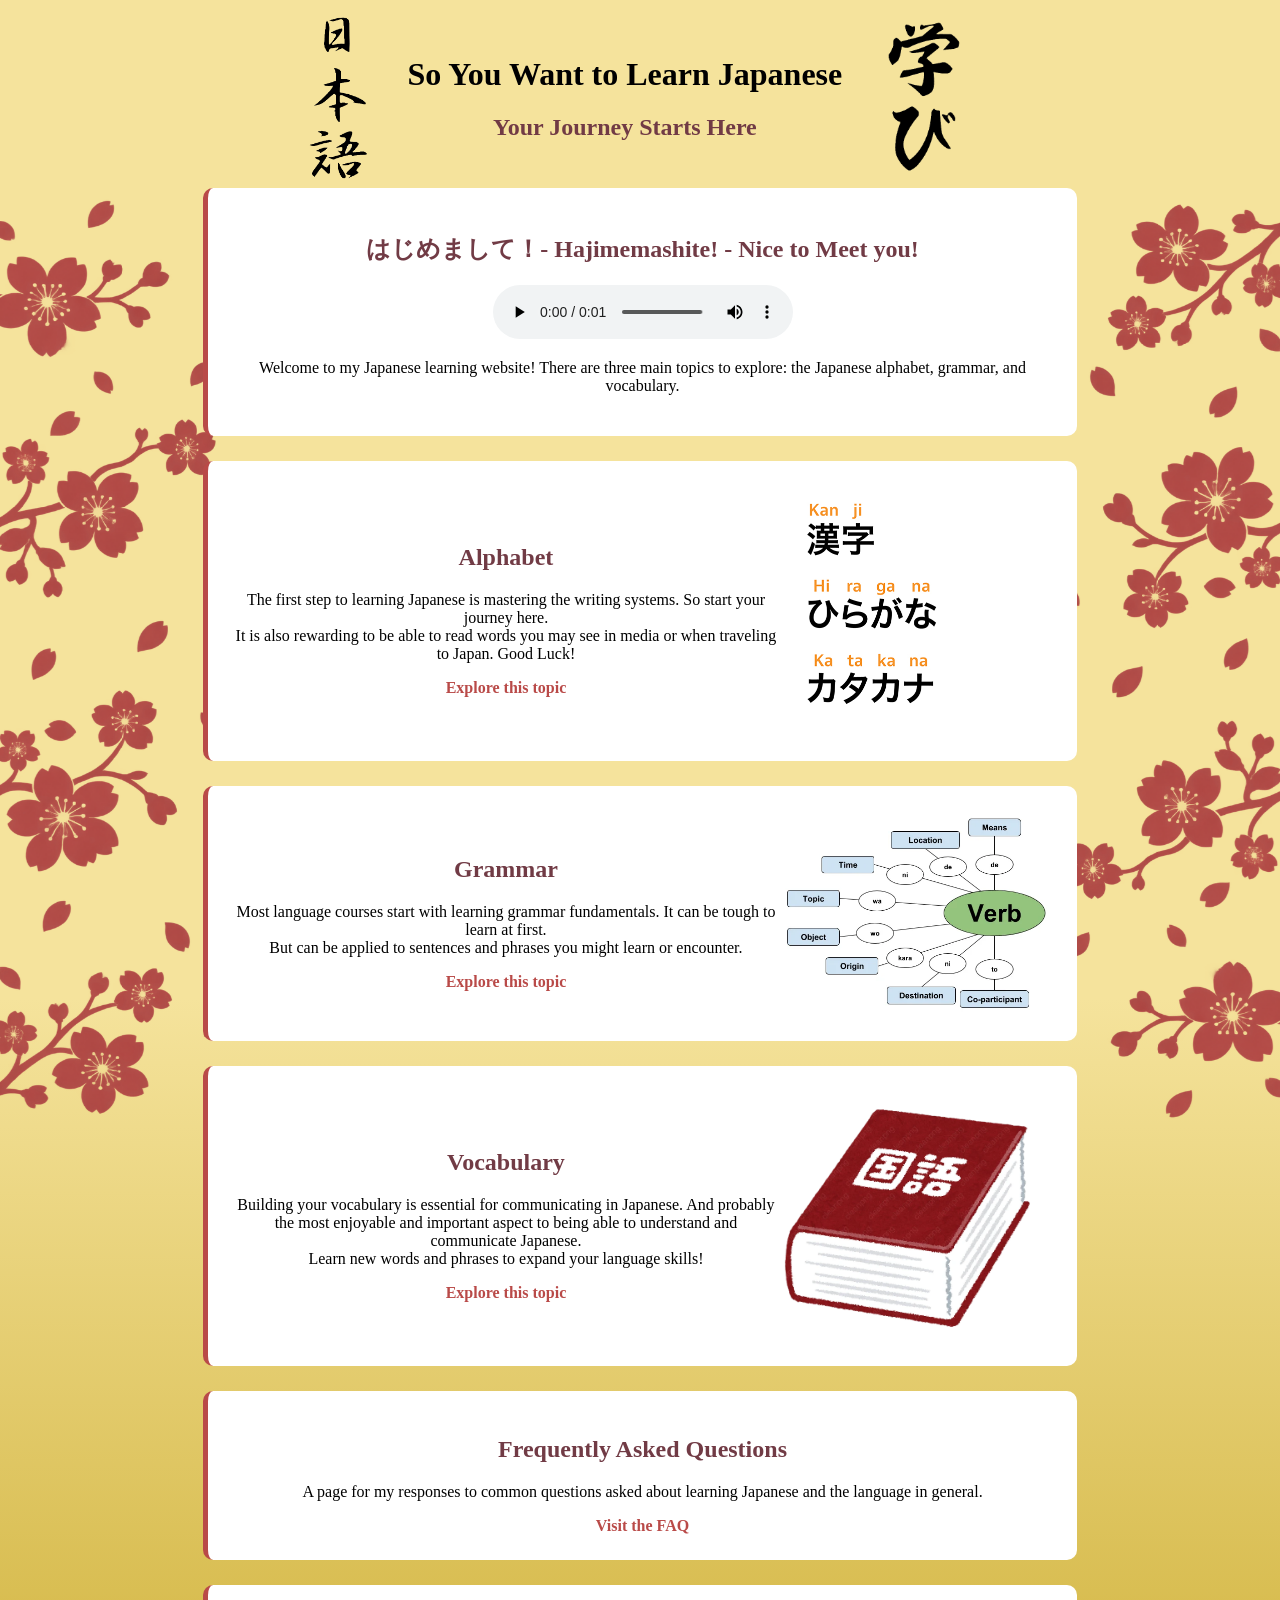
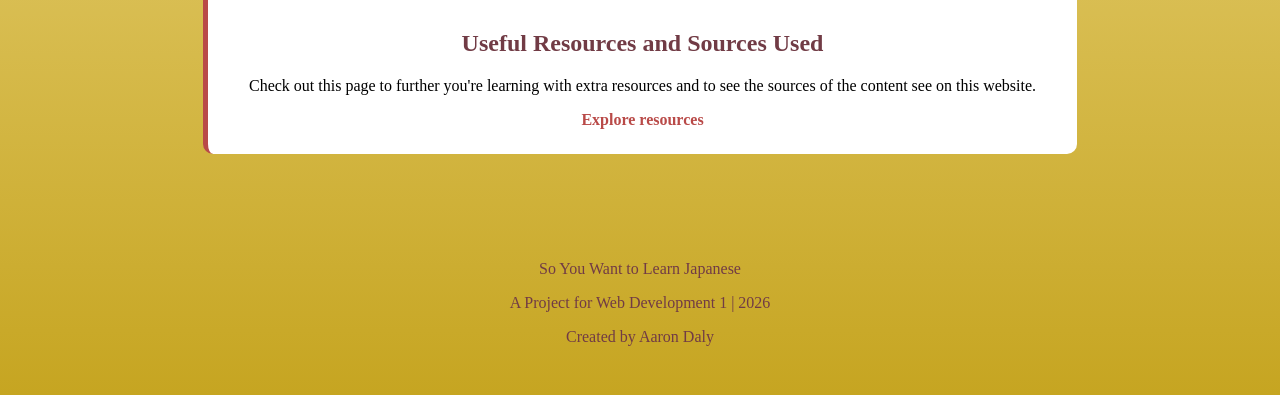
==== index.html @ 7c4d6015 "Add files via upload" ====
<!DOCTYPE html>
<html>

<head>
    <title>So You Want to Learn Japanese</title>
    <link rel="stylesheet" href="japstyle.css">
</head>

<body>

    <!--header-->
    <header>
        <img src="images/japanese_caligraphy_for_japanese_language.png" alt="'Japanese Language' calligraphy" class="header-image">

        <div class="header-text">
            <h1>So You Want to Learn Japanese</h1>
            <h2>Your Journey Starts Here</h2>
        </div>

        <img src="images/japanese_caligraphy_for_learning.png" alt="'Learning' calligraphy" class="header-image">
    </header>
    <!--adding a background div to make it easier to control background image positions-->
    <div class="index-page-layout">
        <!--Cherry Blossom left-->
        <div class="index-left-decoration">
            <img src="images/cherryblossom.png" alt="Cherry Blossom for Home Page">
        </div>

        <main>

        


            <!--Intro-->
            <div class="index-content">
                <div class="index-content-text">
                    <h2>はじめまして！- Hajimemashite! - Nice to Meet you!</h2>
                    <audio controls>
                        <source src="audio/hajimemashite.mp3" type="audio/mpeg">
                    </audio>

                    <p>
                        Welcome to my Japanese learning website! There are three main topics to explore: 
                        the Japanese alphabet, grammar, and vocabulary.
                    </p>
                </div>
            </div>

            <!-- Alphabet Page Link -->
            <div class="index-content">

                <div class="index-content-text">
                    <h2>Alphabet</h2>

                    <p>
                        The first step to learning Japanese is mastering the writing systems. So start your journey here.
                        <br> It is also rewarding to be able to read words you may see in media or when traveling to Japan. Good Luck!
                    </p>

                    <a href="alphabet.html">Explore this topic</a>
                </div>

                <div class="index-content-image">
                    <img src="images/script_example.jpg" alt="SCript Examples">
                </div>

            </div>


            <!-- Grammar Page Link -->
            <div class="index-content">
                <div class="index-content-text">
                    <h2>Grammar</h2>

                    <p>
                        Most language courses start with learning grammar fundamentals. It can be tough to learn at first. <br>
                        But can be applied to sentences and phrases you might learn or encounter.
                    </p>

                    <a href="grammar.html">Explore this topic</a>
                </div>
                <div class="index-content-image">
                    <img src="images/grammar_example.webp" alt="Grammar Info">
                </div>
            </div>


            <!-- Vocabulary Page Link -->
            <div class="index-content">
                <div class="index-content-text">
                    <h2>Vocabulary</h2>

                    <p>
                        Building your vocabulary is essential for communicating in Japanese. And probably the most enjoyable and important aspect to being able to understand and communicate Japanese. <br>
                        Learn new words and phrases to expand your language skills!
                    </p>

                    <a href="vocab.html">Explore this topic</a>
                </div>
                <div class="index-content-image">
                    <img src="images/japanese_dictonary.png" alt="dictonary">
                </div>
            </div>


            <!-- FAQ Page Link -->
            <div class="index-content">
                <div class="index-content-text">
                    <h2>Frequently Asked Questions</h2>

                    <p>
                        A page for my responses to common questions asked about learning Japanese and the language in general.
                    </p>

                    <a href="faq.html">Visit the FAQ</a>
                </div>
            </div>


            <!-- Resources Page Link -->
            <div class="index-content">
                <div class="index-content-text">
                    <h2>Useful Resources and Sources Used</h2>

                    <p>
                        Check out this page to further you're learning with extra resources and to see the sources of the content see on this website.
                    </p>

                    <a href="resources.html">Explore resources</a>
                </div>
            </div>
             
        </main>

        <!--Cherry Blossom right-->
        <div class="index-right-decoration">
            <img src="images/cherryblossom.png" alt="Cherry Blossom for Home Page">
        </div>

    </div>

    <!-- Footer -->
    <footer>
        <p>So You Want to Learn Japanese</p>
        <p> A Project for Web Development 1 | 2026</p>
        <p>Created by Aaron Daly</p>
    </footer>

</body>

</html>
---- japstyle.css ----
/* WHOLE PAGE */
html {
    background: linear-gradient(180deg, #F5E39C, #F5E39C, #c6a521);

    /* Preventing user from scrolling horizontally */
    overflow-x: clip;
}

/* Main content for every page */
main {
    width: 85%;
    max-width: 1000px;
    margin: 0 auto;
}

/* Index page Layout */
.index-page-layout {
    display: flex;
    gap: 20px;
}

/* Index page main content flexbox */
.index-page-layout main {
    flex: 5;
    min-width: 0;
}

/* Left blossom Panel */
.index-left-decoration {
    flex: 1;
    min-width: 0;

    /*used to make sure images only move past the header and then stop scrolling
    used again in navigation bar and with blossom panel on learning content pages*/
    position: sticky;
    top: 0;
    align-self: flex-start;
}

/* Right blossom Panel */
.index-right-decoration {
    flex: 1;
    min-width: 0;
    position: sticky;
    top: 0;
    align-self: flex-start;
}

/* Both blossom images */
.index-right-decoration img,
.index-left-decoration img {
    width: 300px;
    max-width: none;
    height: auto;
    display: block;

    /*used to make sure the images don't change regardless of container size and resizing of the page*/
    position: absolute;
    top: 0;
}

/* Left image */
.index-left-decoration img {
    left: -30px;
    transform: rotate(180deg);
}

/* Right image */
.index-right-decoration img {
    right: -30px;
}


/* Main content box for index page */
.index-content {
    display: flex;
    background-color: white;
    align-items: center;

    /* used to make sure the content is above the blossom images */
    z-index: 1;

    position: relative;
    padding: 25px;
    margin-bottom: 25px;
    border-radius: 10px;
    border-left: 5px solid #B94A48;
}

.index-content-text {
    flex: 2;
    min-width: 0;
    text-align: center;
}

.index-content-image {
    flex: 1;
    min-width: 0;
    display: flex;
    align-items: center;
}

.index-content-image img {
    display: block;
    max-width: 100%;
    max-height: 250px;
    width: auto;
    height: auto;
}

/*When width of page makes images are not readable
the container for the images disappears*/
@media (max-width: 600px) {
    .index-content-image {
        display: none;
    }
}

/* HEADINGS */
header {
    display: flex;
    justify-content: center;
    align-items: center;
    gap: 30px;
    text-align: center;
}

.header-text {
    text-align: center;
}

.header-image {
    height: 180px;
    width: auto;
}

/* colour for main headings sligthly different to boarder colour */
h2 {
    color: #713B45;
}

/* Slightly darker colour for less important sections */
h3 {
    color: #48262c;
}

/* Colour for links matches boarders to not have too many different colours */
a {
    color: #B94A48;
    font-weight: bold;
    text-decoration: none;
}

/* Reusing colour from headings for hover effect*/
a:hover {
    color: #713B45;
}

/* Footer */
footer {
    text-align: center;
    padding: 25px;
    margin-top: 40px;
    color: #713B45;
}

/* OTHER PAGES */

/* Layout for all pages but index */
.learning-page-layout {
    display: flex;
    gap: 20px;
}

/* Nav Menu */
#navigation {
    background-color: #FFFFFF;
    align-self: flex-start;
    flex: 1;
    border-left: 5px solid #B94A48;
    border-radius: 10px;
    z-index: 2;


    position: sticky;
    top: 100px;
}

#navigation li {
    margin-bottom: 20px;
}

#navigation ul ul {
    padding-left: 10px;
    margin-top: 10px;
}

#navigation ul ul li {
    margin-bottom: 20px;
}


/* Giving currectn page in nav menu a background colour */
#menu li.active a {
    background: #F5E39C;
    padding: .4em 1em .4em 1em;
}

/* Main content area for learning pages */
.learning-page-layout main {
    flex: 3;
    min-width: 0;
    margin: 0;
}

.learning-content {
    position: relative;

    /* used to make sure the content is above the blossom images */
    z-index: 1;

    min-width: 0;
    background-color: #FFFFFF;
    padding: 25px;
    margin-bottom: 25px;
    border-radius: 10px;
    border-left: 5px solid #B94A48;
}

.learning-content h1 {
    color: #713B45;
    font-size: 30px;
    margin-top: 0;
    text-align: center;
}

.learning-content h2 {
    color: #8F5656;
    font-size: 24px;
    margin-top: 30px;
    text-align: center;
}

.learning-content img {
    max-width: 100%;
    height: auto;
    display: block;
    margin: 15px auto;
}

.learning-content p {
    margin-bottom: 20px;
    line-height: 1.8;
}

/*Heart Sutra Page Image*/
.sutra {
    flex: 1;
    min-width: 0;
    display: flex;
    justify-content: center;
    align-items: flex-start;
    position: relative;
    z-index: 1;
}

.sutra img {
    width: 1150px;
    max-width: none;
    height: auto;
    display: block;
}

/* Blossom panel for learning content page decoration */
.blossom-panel {
    flex: 1;
    min-width: 0;
    position: sticky;
    top: 0;
    align-self: flex-start;
}

/* Blossom image */
.blossom-panel img {
    width: 300px;
    max-width: none;
    height: auto;
    display: block;
    position: absolute;
    top: 0;
    right: -30px;
}

/* Text Formatting */

/* Using strong for important information, with slightly different size than <b> */
strong {
    color: #6b4545;
    font-size: 1.2rem;
}


/* Grammar */

/* Highlighting subject, object, verbs and particles in text, using contrasting colours*/
mark.subject {
    color: rgb(19, 158, 158);
    background: none;
}

mark.object {
    color: rgb(153, 55, 19);
    background: none;
}

mark.verb {
    color: rgb(175, 153, 28);
    background: none;
}

mark.particle {
    color: #8b36c1;
    background: none;
}

li {
    margin-top: 9px;
}
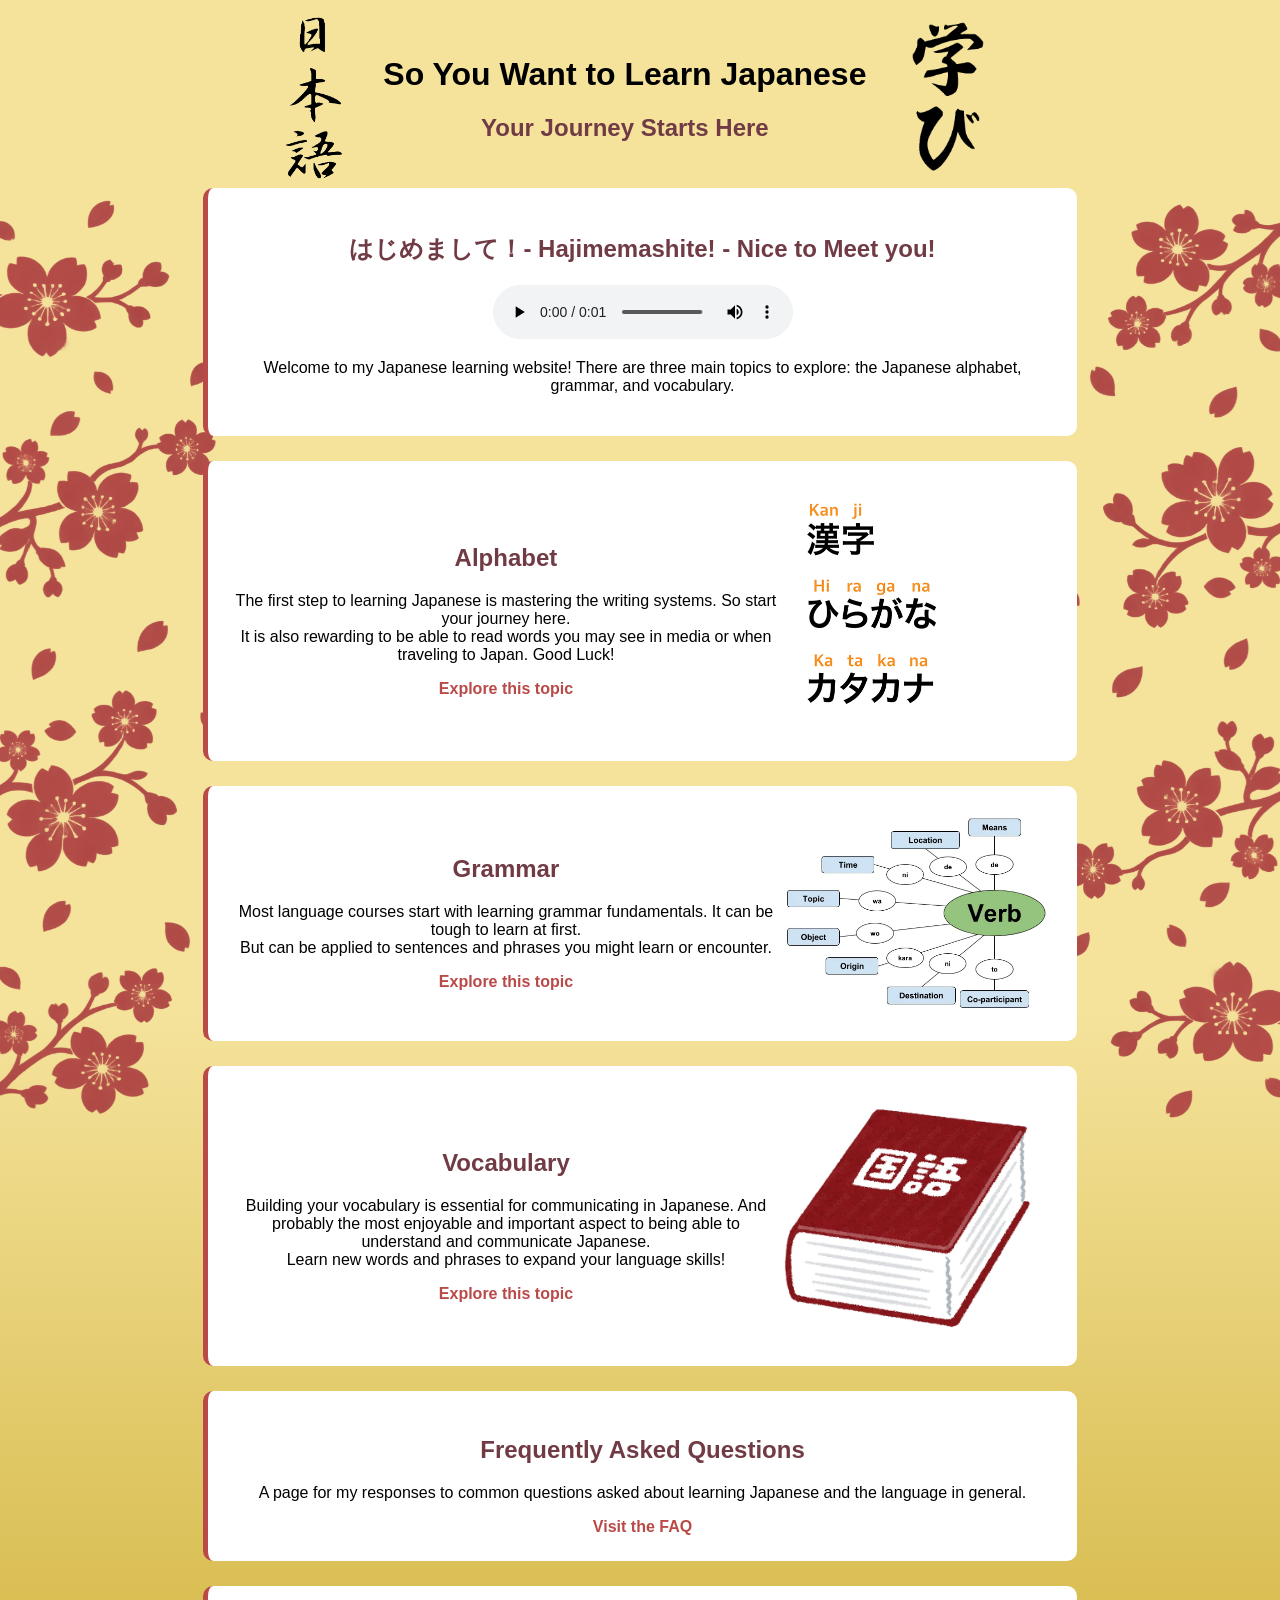
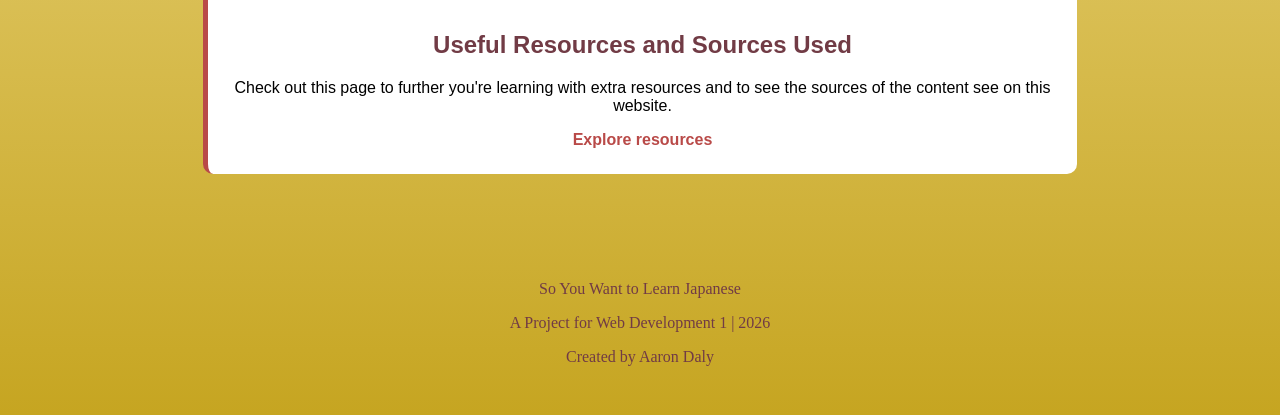
==== commit 8d4d209f: "Add files via upload" ====
--- a/index.html
+++ b/index.html
@@ -4,7 +4,8 @@
 
 <head>
     <title>So You Want to Learn Japanese</title>
-    <link rel="stylesheet" href="japstyle.css">
+    <link rel="stylesheet" href="general_japstyle.css">
+    <link rel="stylesheet" href="index_japstyle.css">
 </head>
 
 <body>
--- a/general_japstyle.css
+++ b/general_japstyle.css
@@ -0,0 +1,63 @@
+/* WHOLE PAGE */
+html {
+    background: linear-gradient(180deg, #F5E39C, #F5E39C, #c6a521);
+
+    /* Preventing user from scrolling horizontally */
+    overflow-x: clip;
+}
+
+/* Styling for every page */
+
+/* Main content for every page */
+main {
+    width: 85%;
+    max-width: 1000px;
+    margin: 0 auto;
+    font-family: "Arial (Body)", Arial, sans-serif;
+}
+
+/* Header formatting */
+header {
+    display: flex;
+    justify-content: center;
+    align-items: center;
+    gap: 30px;
+    text-align: center;
+    font-family: "Arial (Headings)", Arial, sans-serif;
+}
+
+.header-image {
+    height: 180px;
+    width: auto;
+}
+
+/* colour for main headings sligthly different to boarder colour */
+h2 {
+    color: #713B45;
+}
+
+/* Slightly darker colour for less important sections */
+h3 {
+    color: #48262c;
+}
+
+/* Colour for links matches boarders to not have too many different colours */
+a {
+    color: #B94A48;
+    font-weight: bold;
+    text-decoration: none;
+}
+
+/* Reusing colour from headings for hover effect*/
+a:hover {
+    color: #713B45;
+}
+
+/* Footer */
+footer {
+    text-align: center;
+    padding: 25px;
+    margin-top: 40px;
+    /* Colour matching headings */
+    color: #713B45;
+}
--- a/index_japstyle.css
+++ b/index_japstyle.css
@@ -0,0 +1,104 @@
+/* Index Page Styling */
+
+/* Index page Layout */
+.index-page-layout {
+    display: flex;
+    gap: 20px;
+}
+
+/* Index page main content flexbox */
+.index-page-layout main {
+    flex: 5;
+    min-width: 0;
+}
+
+/* Left blossom Panel */
+.index-left-decoration {
+    flex: 1;
+    min-width: 0;
+
+    /* used to make sure images only move past the header and then stop scrolling
+    used again in navigation bar and with blossom panel on learning content pages */
+    position: sticky;
+    top: 0;
+    align-self: flex-start;
+}
+
+/* Right blossom Panel */
+.index-right-decoration {
+    flex: 1;
+    min-width: 0;
+    position: sticky;
+    top: 0;
+    align-self: flex-start;
+}
+
+/* Both blossom images */
+.index-right-decoration img,
+.index-left-decoration img {
+    width: 300px;
+    max-width: none;
+    height: auto;
+    display: block;
+
+    /*used to make sure the images don't change regardless of container size and resizing of the page*/
+    position: absolute;
+    top: 0;
+}
+
+/* Left image */
+.index-left-decoration img {
+    left: -30px;
+    transform: rotate(180deg);
+}
+
+/* Right image */
+.index-right-decoration img {
+    right: -30px;
+}
+
+
+/* Main content box for index page */
+.index-content {
+    display: flex;
+    background-color: white;
+    align-items: center;
+
+    /* used to make sure the content is above the blossom images */
+    z-index: 1;
+
+    position: relative;
+    padding: 25px;
+    margin-bottom: 25px;
+    border-radius: 10px;
+    border-left: 5px solid #B94A48;
+}
+
+.index-content-text {
+    flex: 2;
+    min-width: 0;
+    text-align: center;
+}
+
+.index-content-image {
+    flex: 1;
+    min-width: 0;
+    display: flex;
+    align-items: center;
+}
+
+.index-content-image img {
+    display: block;
+    max-width: 100%;
+    max-height: 250px;
+    width: auto;
+    height: auto;
+}
+
+/*When width of page makes images are not readable
+the container for the images disappears*/
+@media (max-width: 600px) {
+    .index-content-image {
+        display: none;
+    }
+}
